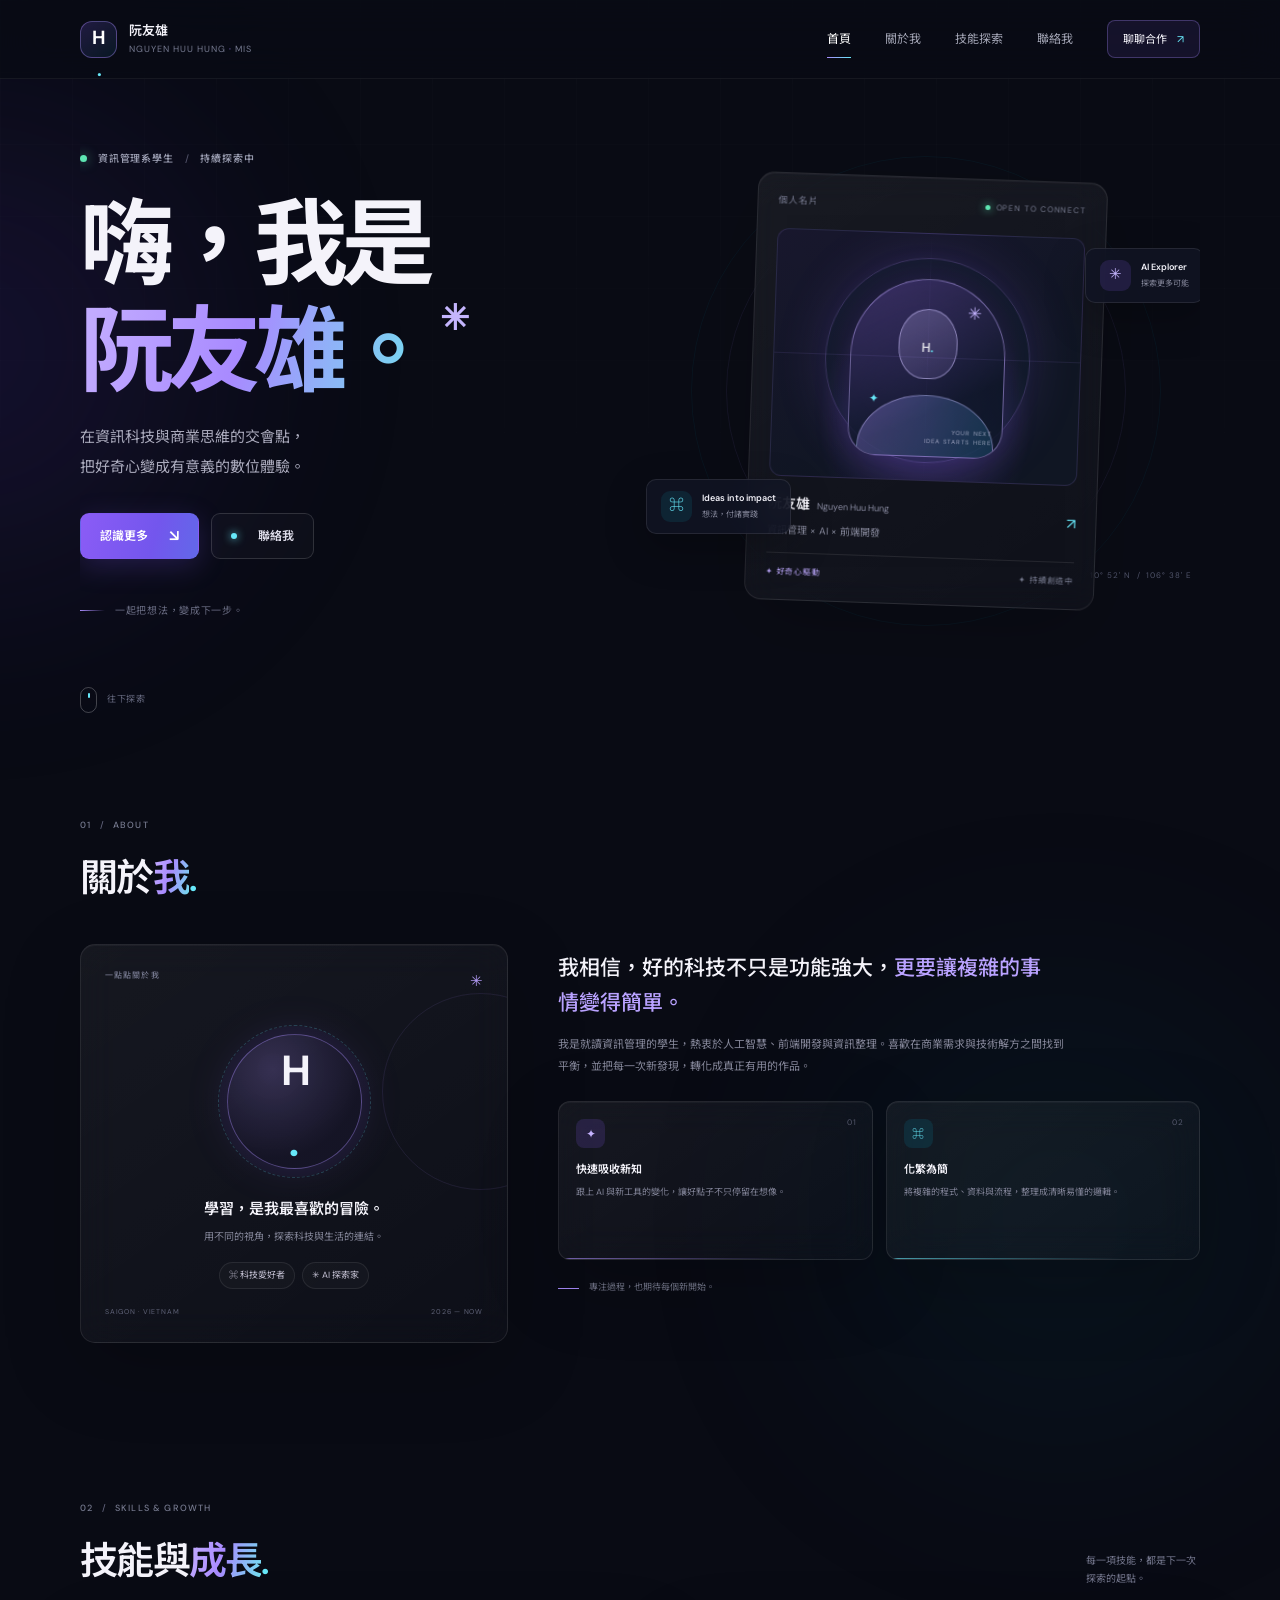
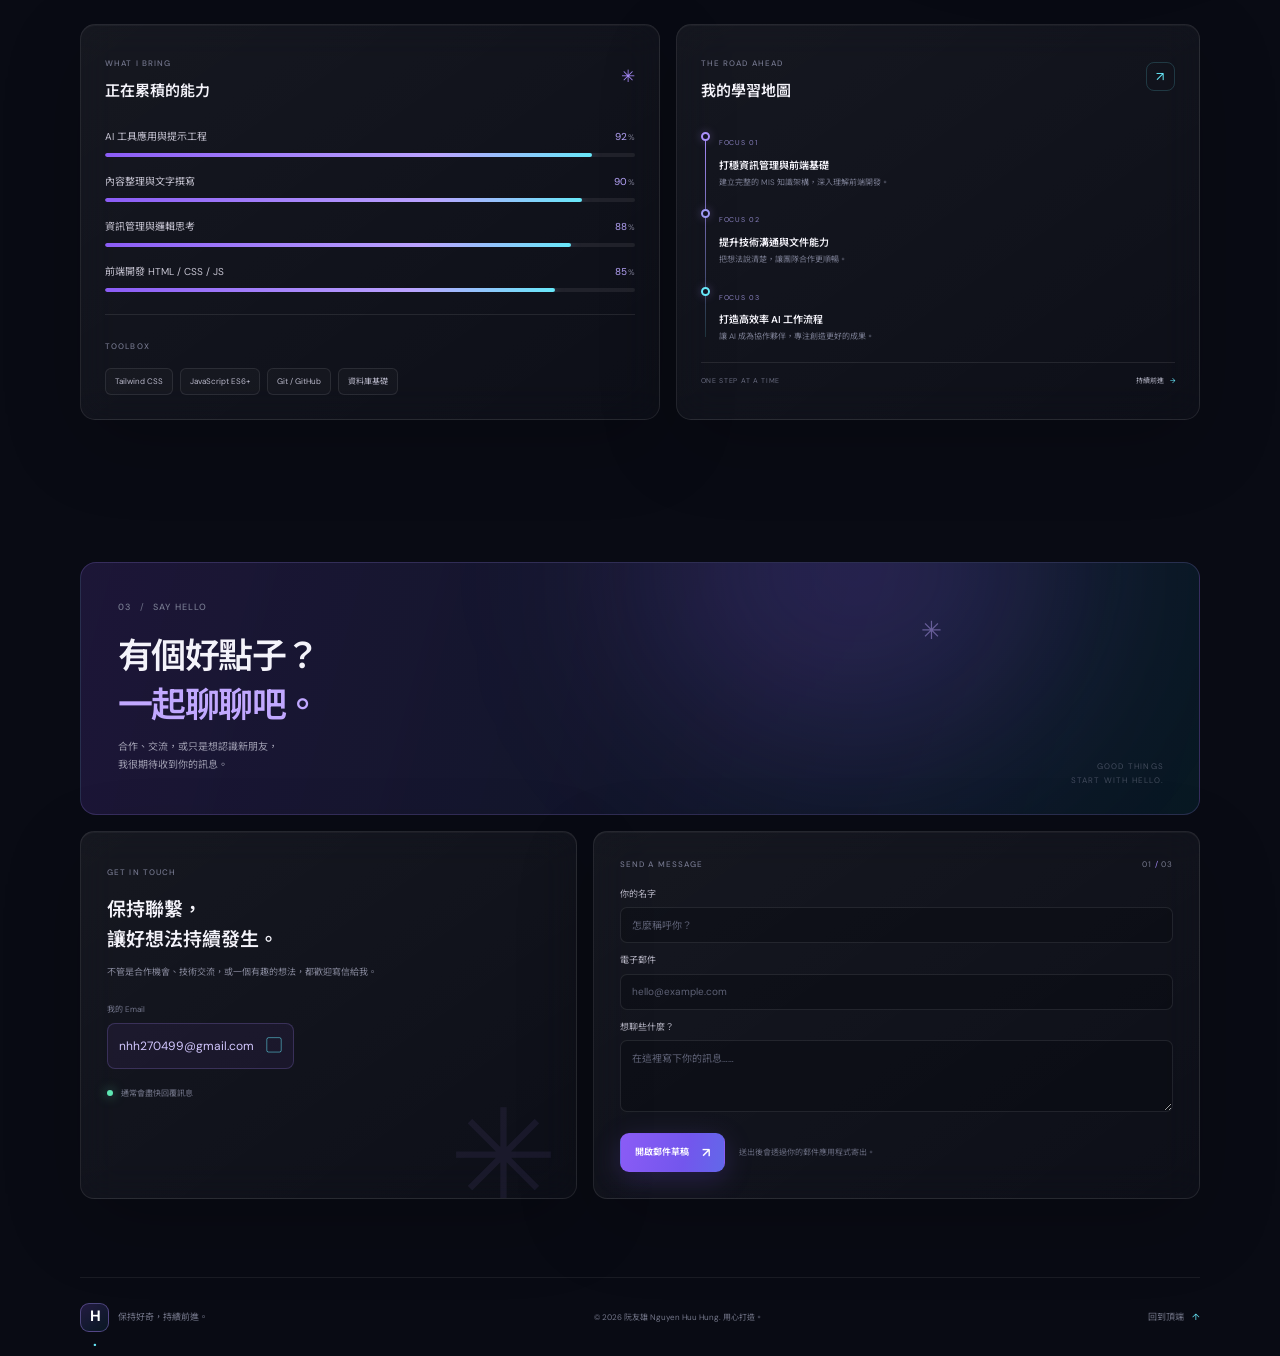
==== index.html @ 354edb55 "feat: add Traditional Chinese portfolio website Co-authored-by: Copilot <223556219+Copilot@users.nor" ====
<!doctype html>
<html lang="zh-Hant">
  <head>
    <meta charset="UTF-8" />
    <meta name="viewport" content="width=device-width, initial-scale=1.0" />
    <meta
      name="description"
      content="阮友雄的個人作品集：資訊管理、人工智慧與前端技術的探索與實踐。"
    />
    <meta name="theme-color" content="#090b14" />
    <title>阮友雄 Nguyen Huu Hung — 個人作品集</title>
    <link rel="preconnect" href="https://fonts.googleapis.com" />
    <link rel="preconnect" href="https://fonts.gstatic.com" crossorigin />
    <link
      href="https://fonts.googleapis.com/css2?family=DM+Sans:wght@400;500;600;700&family=Noto+Sans+TC:wght@400;500;600;700;800&display=swap"
      rel="stylesheet"
    />
    <link rel="stylesheet" href="./styles.css" />
    <script src="./script.js" defer></script>
  </head>
  <body>
    <div class="page-glow page-glow-one" aria-hidden="true"></div>
    <div class="page-glow page-glow-two" aria-hidden="true"></div>

    <header class="site-header">
      <nav class="nav-shell container" aria-label="主要導覽">
        <a class="brand" href="#home" aria-label="阮友雄 — 回到首頁">
          <span class="brand-mark">H<span>.</span></span>
          <span class="brand-copy">
            <strong>阮友雄</strong>
            <span>NGUYEN HUU HUNG <i>·</i> MIS</span>
          </span>
        </a>
        <button class="menu-toggle" type="button" aria-label="開啟導覽選單" aria-expanded="false" aria-controls="primary-menu">
          <span></span><span></span>
        </button>
        <div class="nav-links" id="primary-menu">
          <a class="nav-link active" href="#home">首頁</a>
          <a class="nav-link" href="#about">關於我</a>
          <a class="nav-link" href="#skills">技能探索</a>
          <a class="nav-link" href="#contact">聯絡我</a>
          <a class="nav-cta" href="#contact">聊聊合作 <span aria-hidden="true">↗</span></a>
        </div>
      </nav>
    </header>

    <main>
      <section class="hero section container" id="home" aria-labelledby="hero-title">
        <div class="hero-copy">
          <div class="eyebrow"><span class="status-dot"></span> 資訊管理系學生 <span class="eyebrow-separator">/</span> 持續探索中</div>
          <h1 id="hero-title">嗨，我是<br /><span class="gradient-text">阮友雄。</span><span class="wave" aria-hidden="true">✳</span></h1>
          <p class="hero-description">
            在資訊科技與商業思維的交會點，<br class="desktop-break" />
            把好奇心變成有意義的數位體驗。
          </p>
          <div class="hero-actions">
            <a class="button button-primary" href="#about">認識更多 <span aria-hidden="true">↘</span></a>
            <a class="button button-secondary" href="#contact"><span class="button-dot"></span> 聯絡我</a>
          </div>
          <div class="hero-footnote"><span class="footnote-line"></span> 一起把想法，變成下一步。</div>
        </div>

        <div class="hero-visual" aria-label="個人介紹卡片">
          <div class="orbit orbit-one"></div>
          <div class="orbit orbit-two"></div>
          <div class="hero-card glass-card">
            <div class="card-topline"><span>個人名片</span><span class="availability"><i></i> OPEN TO CONNECT</span></div>
            <div class="portrait-wrap">
              <div class="portrait-halo"></div>
              <div class="portrait" role="img" aria-label="阮友雄個人頭像插畫">
                <span class="portrait-spark spark-one">✳</span>
                <span class="portrait-spark spark-two">✦</span>
                <span class="portrait-initials">H<span>.</span></span>
                <span class="portrait-caption">YOUR NEXT<br />IDEA STARTS HERE</span>
              </div>
            </div>
            <div class="hero-card-info">
              <div><h2>阮友雄 <span>Nguyen Huu Hung</span></h2><p>資訊管理 × AI × 前端開發</p></div>
              <span class="card-arrow" aria-hidden="true">↗</span>
            </div>
            <div class="hero-card-bottom"><span>✦ 好奇心驅動</span><span>✦ 持續創造中</span></div>
          </div>
          <div class="floating-note note-top"><span class="note-icon">✳</span><span><strong>AI Explorer</strong><small>探索更多可能</small></span></div>
          <div class="floating-note note-bottom"><span class="note-icon note-icon-cyan">⌘</span><span><strong>Ideas into impact</strong><small>想法，付諸實踐</small></span></div>
          <span class="visual-coordinate">10° 52' N&nbsp; / &nbsp;106° 38' E</span>
        </div>
        <a class="scroll-cue" href="#about" aria-label="向下瀏覽"><span></span> 往下探索</a>
      </section>

      <section class="section about-section container" id="about" aria-labelledby="about-title">
        <div class="section-heading">
          <span class="section-index">01 <i>/</i> ABOUT</span>
          <h2 id="about-title">關於<span class="gradient-text">我</span><span class="heading-dot">.</span></h2>
        </div>
        <div class="about-grid">
          <article class="profile-card glass-card">
            <div class="profile-card-top"><span class="mini-label">一點點關於我</span><span class="profile-star">✳</span></div>
            <div class="profile-monogram">H<span>.</span><span class="monogram-ring"></span></div>
            <h3>學習，是我最喜歡的冒險。</h3>
            <p>用不同的視角，探索科技與生活的連結。</p>
            <div class="profile-tags"><span>⌘ 科技愛好者</span><span>✳ AI 探索家</span></div>
            <div class="profile-card-index">SAIGON · VIETNAM <span>2026 — NOW</span></div>
          </article>
          <div class="about-content">
            <p class="about-lead">我相信，好的科技不只是功能強大，<span class="text-lilac">更要讓複雜的事情變得簡單。</span></p>
            <p class="about-paragraph">我是就讀資訊管理的學生，熱衷於人工智慧、前端開發與資訊整理。喜歡在商業需求與技術解方之間找到平衡，並把每一次新發現，轉化成真正有用的作品。</p>
            <div class="feature-grid">
              <article class="feature-card glass-card">
                <span class="feature-number">01</span><span class="feature-icon purple-icon" aria-hidden="true">✦</span>
                <h3>快速吸收新知</h3><p>跟上 AI 與新工具的變化，讓好點子不只停留在想像。</p>
                <span class="feature-line"></span>
              </article>
              <article class="feature-card glass-card">
                <span class="feature-number">02</span><span class="feature-icon cyan-icon" aria-hidden="true">⌘</span>
                <h3>化繁為簡</h3><p>將複雜的程式、資料與流程，整理成清晰易懂的邏輯。</p>
                <span class="feature-line feature-line-cyan"></span>
              </article>
            </div>
            <div class="about-signoff"><span class="signoff-rule"></span> 專注過程，也期待每個新開始。</div>
          </div>
        </div>
      </section>

      <section class="section skills-section container" id="skills" aria-labelledby="skills-title">
        <div class="section-heading skills-heading">
          <div><span class="section-index">02 <i>/</i> SKILLS & GROWTH</span><h2 id="skills-title">技能與<span class="gradient-text">成長</span><span class="heading-dot">.</span></h2></div>
          <p>每一項技能，都是下一次<br />探索的起點。</p>
        </div>
        <div class="skills-layout">
          <article class="skills-card glass-card">
            <div class="card-heading"><div><span class="mini-label">WHAT I BRING</span><h3>正在累積的能力</h3></div><span class="card-heading-mark">✳</span></div>
            <div class="skill-list">
              <div class="skill-item"><div class="skill-label"><span>AI 工具應用與提示工程</span><span class="skill-score">92<span>%</span></span></div><div class="skill-track"><span style="--level: 92%"></span></div></div>
              <div class="skill-item"><div class="skill-label"><span>內容整理與文字撰寫</span><span class="skill-score">90<span>%</span></span></div><div class="skill-track"><span style="--level: 90%"></span></div></div>
              <div class="skill-item"><div class="skill-label"><span>資訊管理與邏輯思考</span><span class="skill-score">88<span>%</span></span></div><div class="skill-track"><span style="--level: 88%"></span></div></div>
              <div class="skill-item"><div class="skill-label"><span>前端開發 HTML / CSS / JS</span><span class="skill-score">85<span>%</span></span></div><div class="skill-track"><span style="--level: 85%"></span></div></div>
            </div>
            <div class="toolbox"><span class="mini-label">TOOLBOX</span><div class="tool-pills"><span>Tailwind CSS</span><span>JavaScript ES6+</span><span>Git / GitHub</span><span>資料庫基礎</span></div></div>
          </article>
          <article class="roadmap-card glass-card">
            <div class="card-heading"><div><span class="mini-label">THE ROAD AHEAD</span><h3>我的學習地圖</h3></div><span class="roadmap-icon">↗</span></div>
            <div class="timeline">
              <div class="timeline-item"><span class="timeline-dot"></span><span class="timeline-label">FOCUS 01</span><h4>打穩資訊管理與前端基礎</h4><p>建立完整的 MIS 知識架構，深入理解前端開發。</p></div>
              <div class="timeline-item"><span class="timeline-dot"></span><span class="timeline-label">FOCUS 02</span><h4>提升技術溝通與文件能力</h4><p>把想法說清楚，讓團隊合作更順暢。</p></div>
              <div class="timeline-item"><span class="timeline-dot"></span><span class="timeline-label">FOCUS 03</span><h4>打造高效率 AI 工作流程</h4><p>讓 AI 成為協作夥伴，專注創造更好的成果。</p></div>
            </div>
            <div class="roadmap-footer"><span>ONE STEP AT A TIME</span><span>持續前進 <i>→</i></span></div>
          </article>
        </div>
      </section>

      <section class="section contact-section container" id="contact" aria-labelledby="contact-title">
        <div class="contact-banner">
          <div class="contact-banner-glow" aria-hidden="true"></div>
          <span class="section-index">03 <i>/</i> SAY HELLO</span>
          <h2 id="contact-title">有個好點子？<br /><span>一起聊聊吧。</span></h2>
          <p>合作、交流，或只是想認識新朋友，<br />我很期待收到你的訊息。</p>
          <span class="banner-star" aria-hidden="true">✳</span>
          <span class="banner-caption">GOOD THINGS<br />START WITH HELLO.</span>
        </div>
        <div class="contact-grid">
          <article class="contact-info glass-card">
            <span class="mini-label">GET IN TOUCH</span>
            <h3>保持聯繫，<br />讓好想法持續發生。</h3>
            <p>不管是合作機會、技術交流，或一個有趣的想法，都歡迎寫信給我。</p>
            <span class="contact-label">我的 Email</span>
            <button class="email-copy" type="button" data-copy-email="nhh270499@gmail.com" aria-label="複製電子郵件地址 nhh270499@gmail.com">
              <span>nhh270499@gmail.com</span><span class="copy-icon" aria-hidden="true">▢</span>
            </button>
            <div class="contact-note"><span class="status-dot"></span> 通常會盡快回覆訊息</div>
            <span class="contact-decoration" aria-hidden="true">✳</span>
          </article>
          <form class="contact-form glass-card" id="contact-form">
            <div class="form-heading"><span class="mini-label">SEND A MESSAGE</span><span class="form-step">01 <i>/</i> 03</span></div>
            <label for="sender-name">你的名字</label>
            <input id="sender-name" name="name" type="text" placeholder="怎麼稱呼你？" autocomplete="name" required />
            <label for="sender-email">電子郵件</label>
            <input id="sender-email" name="email" type="email" placeholder="hello@example.com" autocomplete="email" required />
            <label for="sender-message">想聊些什麼？</label>
            <textarea id="sender-message" name="message" rows="3" placeholder="在這裡寫下你的訊息……" required></textarea>
            <button class="button button-primary submit-button" type="submit">開啟郵件草稿 <span aria-hidden="true">↗</span></button>
            <p class="form-note">送出後會透過你的郵件應用程式寄出。</p>
          </form>
        </div>
      </section>
    </main>

    <footer class="site-footer container">
      <a class="footer-brand" href="#home"><span class="brand-mark">H<span>.</span></span><span>保持好奇，持續前進。</span></a>
      <span class="copyright">© 2026 阮友雄 Nguyen Huu Hung. 用心打造。</span>
      <a class="back-to-top" href="#home">回到頂端 <span aria-hidden="true">↑</span></a>
    </footer>

    <div class="toast" id="toast" role="status" aria-live="polite">
      <span class="toast-check" aria-hidden="true">✓</span><span id="toast-message">已複製 Email！</span>
    </div>
  </body>
</html>
---- styles.css ----
:root {
  color-scheme: dark;
  --bg: #090b14;
  --panel: rgba(17, 20, 36, .76);
  --text: #f4f3fa;
  --muted: #8d90a6;
  --purple: #a78bfa;
  --purple-strong: #8b5cf6;
  --cyan: #67e8f9;
  --line: rgba(255, 255, 255, .09);
  --font: "DM Sans", "Noto Sans TC", sans-serif;
}

* { box-sizing: border-box; }
html { scroll-behavior: smooth; scroll-padding-top: 100px; }
body { margin: 0; min-width: 320px; overflow-x: hidden; background: var(--bg); color: var(--text); font-family: var(--font); font-size: 15px; line-height: 1.7; -webkit-font-smoothing: antialiased; }
body::before { position: fixed; inset: 0; z-index: -2; background-image: linear-gradient(rgba(255,255,255,.017) 1px, transparent 1px), linear-gradient(90deg, rgba(255,255,255,.017) 1px, transparent 1px); background-size: 72px 72px; content: ""; mask-image: linear-gradient(to bottom, black, transparent 76%); pointer-events: none; }
a { color: inherit; text-decoration: none; }
button, input, textarea { font: inherit; }
button, a { -webkit-tap-highlight-color: transparent; }
button:focus-visible, a:focus-visible, input:focus-visible, textarea:focus-visible { outline: 2px solid var(--cyan); outline-offset: 4px; }
.container { width: min(1120px, calc(100% - 64px)); margin-inline: auto; }
.page-glow { position: absolute; z-index: -1; width: 440px; height: 440px; border-radius: 50%; filter: blur(130px); opacity: .16; pointer-events: none; }
.page-glow-one { top: 130px; left: -250px; background: #5932c8; }
.page-glow-two { top: 1000px; right: 0; background: #0e7490; opacity: .09; }
.glass-card { background: linear-gradient(145deg, rgba(255,255,255,.055), rgba(255,255,255,.018)); border: 1px solid var(--line); box-shadow: 0 24px 80px rgba(0,0,0,.2), inset 0 1px rgba(255,255,255,.035); backdrop-filter: blur(18px); }
.site-header { position: sticky; top: 0; z-index: 20; border-bottom: 1px solid rgba(255,255,255,.055); background: rgba(9,11,20,.75); backdrop-filter: blur(22px); }
.nav-shell { display: flex; min-height: 78px; align-items: center; justify-content: space-between; }
.brand, .footer-brand { display: inline-flex; align-items: center; gap: 12px; }
.brand-mark { display: grid; width: 37px; height: 37px; place-items: center; border: 1px solid rgba(167,139,250,.4); border-radius: 12px; background: linear-gradient(145deg, rgba(139,92,246,.2), rgba(6,182,212,.08)); color: #fff; font-size: 19px; font-weight: 700; letter-spacing: -1px; }
.brand-mark span, .profile-monogram > span:first-child { color: var(--cyan); }
.brand-copy { display: flex; flex-direction: column; line-height: 1.3; }
.brand-copy strong { font-size: 13px; font-weight: 600; }
.brand-copy > span { margin-top: 4px; color: #777b91; font-size: 9px; letter-spacing: .11em; }
.brand-copy i { color: var(--purple); font-style: normal; }
.nav-links { display: flex; align-items: center; gap: 34px; }
.nav-link { position: relative; color: #a3a5b5; font-size: 12px; transition: color .2s ease; }
.nav-link:hover, .nav-link.active { color: #fff; }
.nav-link.active::after { position: absolute; right: 0; bottom: -9px; left: 0; height: 1px; background: linear-gradient(90deg, var(--purple), var(--cyan)); content: ""; }
.nav-cta { padding: 9px 15px; border: 1px solid rgba(167,139,250,.3); border-radius: 8px; background: rgba(139,92,246,.1); font-size: 11px; transition: background .2s, border-color .2s; }
.nav-cta:hover { border-color: rgba(167,139,250,.65); background: rgba(139,92,246,.2); }
.nav-cta span { margin-left: 7px; color: var(--cyan); }
.menu-toggle { display: none; }
.section { position: relative; }
.hero { display: grid; min-height: 660px; grid-template-columns: 1.02fr .98fr; align-items: center; padding-top: 48px; padding-bottom: 85px; overflow-x: clip; }
.hero-copy { position: relative; z-index: 2; padding-bottom: 12px; }
.eyebrow, .section-index, .mini-label { color: #9da0b4; font-size: 10px; font-weight: 500; letter-spacing: .13em; }
.eyebrow { display: flex; align-items: center; gap: 11px; letter-spacing: .08em; }
.status-dot { display: inline-block; width: 7px; height: 7px; flex: 0 0 7px; border-radius: 50%; background: #5ee6b2; box-shadow: 0 0 12px rgba(94,230,178,.65); }
.eyebrow-separator { color: #515268; }
.hero h1 { margin: 25px 0 17px; font-size: clamp(62px, 8.3vw, 94px); font-weight: 700; line-height: 1.13; letter-spacing: -.075em; }
.gradient-text { background: linear-gradient(105deg, #c2abff 5%, #a88aff 46%, #70e4ee 100%); background-clip: text; color: transparent; -webkit-background-clip: text; }
.wave { display: inline-block; margin-left: 12px; color: #c4b5fd; font-size: 35px; vertical-align: top; animation: slow-spin 12s linear infinite; }
.hero-description { margin: 0; color: #aaaabc; font-size: 15px; line-height: 2; }
.hero-actions { display: flex; flex-wrap: wrap; gap: 12px; margin-top: 31px; }
.button { display: inline-flex; min-height: 46px; align-items: center; justify-content: center; gap: 21px; padding: 0 19px; border: 1px solid transparent; border-radius: 9px; cursor: pointer; font-size: 12px; font-weight: 600; transition: transform .2s ease, box-shadow .2s ease, background .2s ease; }
.button:hover { transform: translateY(-2px); }
.button-primary { background: linear-gradient(105deg, #8b5cf6, #7356ed 62%, #6268e9); box-shadow: 0 7px 28px rgba(124,85,238,.22); color: white; }
.button-primary:hover { box-shadow: 0 9px 35px rgba(124,85,238,.4); }
.button-primary span { font-size: 16px; }
.button-secondary { border-color: rgba(255,255,255,.14); background: rgba(255,255,255,.025); color: #deddea; }
.button-secondary:hover { background: rgba(255,255,255,.07); }
.button-dot { width: 6px; height: 6px; border-radius: 50%; background: var(--cyan); box-shadow: 0 0 9px var(--cyan); }
.hero-footnote { display: flex; align-items: center; gap: 10px; margin-top: 43px; color: #686b81; font-size: 10px; letter-spacing: .07em; }
.footnote-line { width: 25px; height: 1px; background: linear-gradient(90deg, var(--purple), transparent); }
.hero-visual { position: relative; display: grid; min-height: 450px; place-items: center; }
.hero-card { position: relative; z-index: 1; width: min(350px, 82%); padding: 20px; overflow: hidden; border-radius: 17px; transform: rotate(2deg); transition: transform .35s ease, border-color .35s ease; }
.hero-card:hover { border-color: rgba(167,139,250,.3); transform: rotate(0) translateY(-4px); }
.card-topline, .hero-card-bottom { display: flex; justify-content: space-between; color: #777b90; font-size: 9px; letter-spacing: .1em; }
.availability { display: flex; align-items: center; gap: 6px; font-size: 8px; }
.availability i { width: 5px; height: 5px; border-radius: 50%; background: #5ee6b2; box-shadow: 0 0 8px #5ee6b2; }
.portrait-wrap { position: relative; display: grid; height: 248px; margin: 20px 0 16px; place-items: center; overflow: hidden; border: 1px solid rgba(167,139,250,.15); border-radius: 12px; background: radial-gradient(ellipse at 50% 77%, rgba(139,92,246,.25), transparent 49%), linear-gradient(150deg, #18172d, #101623 70%); }
.portrait-wrap::before, .portrait-wrap::after { position: absolute; width: 1px; height: 100%; background: linear-gradient(transparent, rgba(167,139,250,.1), transparent); content: ""; }
.portrait-wrap::after { width: 100%; height: 1px; }
.portrait-halo { position: absolute; bottom: 17px; width: 205px; height: 205px; border: 1px solid rgba(167,139,250,.25); border-radius: 50%; box-shadow: 0 0 52px rgba(139,92,246,.18), inset 0 0 35px rgba(6,182,212,.05); }
.portrait { position: relative; display: grid; width: 155px; height: 178px; place-items: center; margin-top: 22px; overflow: hidden; border: 1px solid rgba(194,171,255,.48); border-radius: 80px 80px 29px 29px; background: linear-gradient(155deg, rgba(143,102,234,.33), rgba(14,22,40,.8) 69%); box-shadow: 0 0 35px rgba(139,92,246,.19); }
.portrait::before { position: absolute; top: 29px; width: 57px; height: 68px; border: 1px solid rgba(205,194,255,.52); border-radius: 49% 49% 44% 44%; background: linear-gradient(150deg, rgba(205,194,255,.24), rgba(109,93,163,.22)); content: ""; }
.portrait::after { position: absolute; bottom: -46px; width: 135px; height: 105px; border: 1px solid rgba(205,194,255,.4); border-radius: 55% 55% 0 0; background: linear-gradient(110deg, rgba(167,139,250,.32), rgba(6,182,212,.16)); content: ""; }
.portrait-initials { position: relative; z-index: 1; margin-top: -41px; color: rgba(255,255,255,.82); font-size: 13px; font-weight: 600; }
.portrait-initials span { color: var(--cyan); }
.portrait-spark { position: absolute; z-index: 2; color: #c5b4ff; }
.spark-one { top: 18px; right: 24px; font-size: 17px; }
.spark-two { bottom: 46px; left: 19px; color: var(--cyan); font-size: 12px; }
.portrait-caption { position: absolute; z-index: 2; right: 10px; bottom: 10px; color: rgba(236,232,255,.62); font-size: 6px; letter-spacing: .15em; line-height: 1.5; text-align: right; }
.hero-card-info { display: flex; align-items: center; justify-content: space-between; padding-bottom: 14px; }
.hero-card-info h2 { margin: 0; font-size: 14px; font-weight: 600; }
.hero-card-info h2 span { margin-left: 4px; color: #87899f; font-size: 9px; font-weight: 400; }
.hero-card-info p { margin: 5px 0 0; color: #85879a; font-size: 10px; }
.card-arrow { color: var(--cyan); }
.hero-card-bottom { padding-top: 12px; border-top: 1px solid var(--line); font-size: 8px; }
.hero-card-bottom span:first-child { color: #b7a3f6; }
.floating-note { position: absolute; z-index: 3; display: flex; align-items: center; gap: 10px; padding: 11px 14px; border: 1px solid rgba(255,255,255,.09); border-radius: 10px; background: rgba(17,20,36,.86); box-shadow: 0 14px 40px rgba(0,0,0,.25); backdrop-filter: blur(15px); animation: float 5s ease-in-out infinite; }
.note-top { top: 82px; right: -4px; }
.note-bottom { bottom: 82px; left: -5px; animation-delay: -2.5s; }
.note-icon { display: grid; width: 31px; height: 31px; place-items: center; border-radius: 9px; background: rgba(139,92,246,.15); color: #c4b5fd; font-size: 15px; }
.note-icon-cyan { background: rgba(6,182,212,.11); color: var(--cyan); }
.floating-note strong, .floating-note small { display: block; }
.floating-note strong { font-size: 9px; font-weight: 600; }
.floating-note small { margin-top: 2px; color: #85879a; font-size: 8px; }
.orbit { position: absolute; width: 400px; height: 400px; border: 1px solid rgba(167,139,250,.08); border-radius: 50%; }
.orbit-two { width: 470px; height: 470px; border-color: rgba(6,182,212,.055); }
.visual-coordinate { position: absolute; right: 8px; bottom: 33px; color: #51556b; font-size: 8px; letter-spacing: .12em; }
.scroll-cue { position: absolute; bottom: 26px; left: 0; display: flex; align-items: center; gap: 10px; color: #66697f; font-size: 9px; letter-spacing: .08em; }
.scroll-cue span { position: relative; width: 17px; height: 26px; border: 1px solid rgba(255,255,255,.24); border-radius: 11px; }
.scroll-cue span::after { position: absolute; top: 5px; left: 7px; width: 2px; height: 5px; border-radius: 2px; background: var(--cyan); content: ""; animation: scroll-dot 1.8s ease-in-out infinite; }
.about-section { padding-top: 72px; padding-bottom: 98px; }
.section-heading { margin-bottom: 34px; }
.section-index { color: #777b90; font-size: 9px; }
.section-index i { margin: 0 5px; color: #64667e; font-style: normal; }
.section-heading h2 { margin: 9px 0 0; font-size: 38px; font-weight: 600; letter-spacing: -.045em; }
.heading-dot { color: var(--cyan); }
.about-grid { display: grid; grid-template-columns: .8fr 1.2fr; align-items: stretch; gap: 50px; }
.profile-card { position: relative; display: flex; min-height: 385px; flex-direction: column; padding: 24px; overflow: hidden; border-radius: 15px; }
.profile-card::before { position: absolute; top: 48px; right: -72px; width: 195px; height: 195px; border: 1px solid rgba(167,139,250,.1); border-radius: 50%; content: ""; }
.profile-card-top { display: flex; justify-content: space-between; }
.mini-label { color: #74778d; font-size: 8px; letter-spacing: .14em; }
.profile-star { color: #b39bf6; }
.profile-monogram { position: relative; display: grid; width: 135px; height: 135px; flex: 0 0 135px; place-items: center; margin: 39px auto 28px; border: 1px solid rgba(167,139,250,.42); border-radius: 50%; background: radial-gradient(circle at 34% 26%, rgba(167,139,250,.24), rgba(26,22,51,.42) 67%); box-shadow: 0 0 0 8px rgba(139,92,246,.045), 0 0 45px rgba(139,92,246,.14); font-size: 42px; font-weight: 700; letter-spacing: -.08em; }
.profile-monogram > span:first-child { margin-left: -4px; }
.monogram-ring { position: absolute; inset: -10px; border: 1px dashed rgba(103,232,249,.22); border-radius: 50%; animation: slow-spin 24s linear infinite; }
.profile-card h3 { margin: 0; font-size: 15px; font-weight: 600; text-align: center; }
.profile-card > p { margin: 6px 0 17px; color: #85879a; font-size: 10px; text-align: center; }
.profile-tags { display: flex; flex-wrap: wrap; justify-content: center; gap: 7px; }
.profile-tags span { padding: 5px 9px; border: 1px solid rgba(255,255,255,.08); border-radius: 20px; background: rgba(255,255,255,.025); color: #c2bfd1; font-size: 9px; }
.profile-card-index { display: flex; justify-content: space-between; margin-top: auto; padding-top: 17px; color: #606379; font-size: 7px; letter-spacing: .11em; }
.about-content { padding-top: 7px; }
.about-lead { max-width: 490px; margin: 0; font-size: 21px; font-weight: 500; line-height: 1.65; }
.text-lilac { color: #b9a2ff; }
.about-paragraph { max-width: 510px; margin: 13px 0 24px; color: #85879a; font-size: 11px; line-height: 2; }
.feature-grid { display: grid; grid-template-columns: 1fr 1fr; gap: 13px; }
.feature-card { position: relative; min-height: 159px; padding: 17px; overflow: hidden; border-radius: 12px; transition: transform .2s ease, border-color .2s ease; }
.feature-card:hover { transform: translateY(-3px); border-color: rgba(167,139,250,.25); }
.feature-number { position: absolute; top: 14px; right: 15px; color: #56596e; font-size: 8px; letter-spacing: .1em; }
.feature-icon { display: grid; width: 29px; height: 29px; place-items: center; border-radius: 8px; font-size: 12px; }
.purple-icon { background: rgba(139,92,246,.16); color: #c6b3ff; }
.cyan-icon { background: rgba(6,182,212,.12); color: var(--cyan); }
.feature-card h3 { margin: 12px 0 5px; font-size: 11px; font-weight: 600; }
.feature-card p { margin: 0; color: #818397; font-size: 9px; line-height: 1.8; }
.feature-line { position: absolute; right: 0; bottom: 0; left: 0; height: 1px; background: linear-gradient(90deg, var(--purple), transparent 75%); opacity: .65; }
.feature-line-cyan { background: linear-gradient(90deg, var(--cyan), transparent 75%); }
.about-signoff { display: flex; align-items: center; gap: 10px; margin-top: 20px; color: #73768a; font-size: 9px; }
.signoff-rule { width: 21px; height: 1px; background: var(--purple); }
.skills-section { padding-top: 53px; padding-bottom: 100px; }
.skills-heading { display: flex; align-items: flex-end; justify-content: space-between; margin-bottom: 31px; }
.skills-heading p { margin: 0 4px 5px 0; color: #74778d; font-size: 10px; line-height: 1.8; }
.skills-layout { display: grid; grid-template-columns: 1.05fr .95fr; gap: 16px; }
.skills-card, .roadmap-card { padding: 24px; border-radius: 15px; }
.card-heading { display: flex; justify-content: space-between; align-items: center; }
.card-heading h3 { margin: 4px 0 0; font-size: 15px; font-weight: 600; }
.card-heading-mark { color: var(--purple); font-size: 17px; }
.skill-list { display: grid; gap: 16px; margin-top: 24px; }
.skill-label { display: flex; justify-content: space-between; gap: 10px; color: #c5c3d1; font-size: 10px; }
.skill-score { color: #bba8ff; font-size: 10px; }
.skill-score span { margin-left: 1px; color: #7d7e94; font-size: 8px; }
.skill-track { height: 4px; margin-top: 8px; overflow: hidden; border-radius: 5px; background: rgba(255,255,255,.07); }
.skill-track span { display: block; width: var(--level); height: 100%; border-radius: inherit; background: linear-gradient(90deg, #8b5cf6, #bba3ff 68%, #67e8f9); box-shadow: 0 0 12px rgba(167,139,250,.35); transform-origin: left; animation: skill-grow 1.2s ease both; }
.toolbox { margin-top: 22px; padding-top: 17px; border-top: 1px solid var(--line); }
.tool-pills { display: flex; flex-wrap: wrap; gap: 7px; margin-top: 10px; }
.tool-pills span { padding: 6px 9px; border: 1px solid rgba(255,255,255,.09); border-radius: 6px; background: rgba(255,255,255,.025); color: #b8b7c8; font-size: 8px; transition: border-color .2s, color .2s; }
.tool-pills span:hover { border-color: rgba(103,232,249,.35); color: var(--cyan); }
.roadmap-icon { display: grid; width: 29px; height: 29px; place-items: center; border: 1px solid rgba(103,232,249,.18); border-radius: 8px; color: var(--cyan); font-size: 13px; }
.timeline { position: relative; display: grid; gap: 16px; margin-top: 24px; padding-left: 18px; }
.timeline::before { position: absolute; top: 6px; bottom: 7px; left: 4px; width: 1px; background: linear-gradient(var(--purple), rgba(103,232,249,.15)); content: ""; }
.timeline-item { position: relative; }
.timeline-dot { position: absolute; top: 4px; left: -18px; width: 9px; height: 9px; border: 2px solid #aa91fb; border-radius: 50%; background: #131323; box-shadow: 0 0 10px rgba(167,139,250,.32); }
.timeline-item:nth-child(2) .timeline-dot { border-color: #9f9af6; }
.timeline-item:nth-child(3) .timeline-dot { border-color: var(--cyan); }
.timeline-label { color: #8880be; font-size: 7px; letter-spacing: .13em; }
.timeline-item h4 { margin: 3px 0 2px; font-size: 10px; font-weight: 600; }
.timeline-item p { margin: 0; color: #797c91; font-size: 8px; }
.roadmap-footer { display: flex; justify-content: space-between; margin-top: 18px; padding-top: 12px; border-top: 1px solid var(--line); color: #696c80; font-size: 7px; letter-spacing: .1em; }
.roadmap-footer span:last-child { color: #afb0c0; letter-spacing: 0; }
.roadmap-footer i { margin-left: 4px; color: var(--cyan); font-style: normal; }
.contact-section { padding-top: 42px; padding-bottom: 78px; }
.contact-banner { position: relative; min-height: 253px; padding: 30px 37px; overflow: hidden; border: 1px solid rgba(167,139,250,.2); border-radius: 16px; background: linear-gradient(105deg, rgba(66,43,122,.35), rgba(23,28,54,.68) 51%, rgba(9,51,65,.35)); }
.contact-banner-glow { position: absolute; top: -170px; right: 12%; width: 420px; height: 350px; border-radius: 50%; background: rgba(139,92,246,.2); filter: blur(95px); }
.contact-banner .section-index, .contact-banner h2, .contact-banner p { position: relative; z-index: 1; }
.contact-banner h2 { margin: 13px 0 8px; font-size: 35px; font-weight: 600; line-height: 1.4; letter-spacing: -.045em; }
.contact-banner h2 span { color: #c1a8ff; }
.contact-banner p { margin: 0; color: #9d9caf; font-size: 10px; line-height: 1.8; }
.banner-star { position: absolute; top: 47px; right: 23%; color: rgba(191,169,255,.45); font-size: 25px; }
.banner-caption { position: absolute; right: 35px; bottom: 27px; color: rgba(199,195,222,.3); font-size: 8px; letter-spacing: .15em; line-height: 1.7; text-align: right; }
.contact-grid { display: grid; grid-template-columns: .9fr 1.1fr; gap: 16px; margin-top: 16px; }
.contact-info, .contact-form { position: relative; min-height: 346px; padding: 26px; overflow: hidden; border-radius: 14px; }
.contact-info h3 { margin: 11px 0 8px; font-size: 19px; font-weight: 600; line-height: 1.6; }
.contact-info > p { max-width: 300px; margin: 0 0 22px; color: #85879a; font-size: 9px; line-height: 1.9; }
.contact-label { display: block; margin-bottom: 7px; color: #74778d; font-size: 8px; }
.email-copy { display: flex; max-width: 100%; align-items: center; gap: 12px; padding: 8px 11px; border: 1px solid rgba(167,139,250,.22); border-radius: 8px; background: rgba(139,92,246,.07); color: #d3c7ff; cursor: pointer; font-size: clamp(10px, 1.4vw, 12px); transition: border-color .2s, background .2s; }
.email-copy:hover { border-color: rgba(167,139,250,.55); background: rgba(139,92,246,.13); }
.copy-icon { color: var(--cyan); font-size: 16px; }
.contact-note { display: flex; align-items: center; gap: 8px; margin-top: 18px; color: #777a8e; font-size: 8px; }
.contact-note .status-dot { width: 6px; height: 6px; flex-basis: 6px; }
.contact-decoration { position: absolute; right: 18px; bottom: -25px; color: rgba(167,139,250,.08); font-size: 130px; line-height: 1; }
.form-heading { display: flex; justify-content: space-between; margin-bottom: 15px; }
.form-step { color: #777a8e; font-size: 8px; letter-spacing: .1em; }
.form-step i { color: var(--purple); font-style: normal; }
.contact-form label { display: block; margin: 10px 0 5px; color: #b5b4c3; font-size: 9px; }
.contact-form input, .contact-form textarea { width: 100%; border: 1px solid rgba(255,255,255,.09); border-radius: 7px; background: rgba(5,7,15,.3); color: var(--text); font-size: 10px; transition: border-color .2s, box-shadow .2s, background .2s; }
.contact-form input { height: 36px; padding: 0 11px; }
.contact-form textarea { min-height: 72px; padding: 9px 11px; resize: vertical; }
.contact-form input::placeholder, .contact-form textarea::placeholder { color: #5e6175; }
.contact-form input:focus, .contact-form textarea:focus { border-color: rgba(167,139,250,.55); outline: none; background: rgba(5,7,15,.48); box-shadow: 0 0 0 3px rgba(139,92,246,.1); }
.submit-button { min-height: 39px; margin-top: 13px; gap: 13px; padding-inline: 14px; font-size: 9px; }
.submit-button span { font-size: 13px; }
.form-note { display: inline; margin-left: 10px; color: #676a7e; font-size: 8px; }
.site-footer { display: flex; min-height: 79px; align-items: center; justify-content: space-between; border-top: 1px solid rgba(255,255,255,.07); }
.footer-brand { gap: 9px; }
.footer-brand .brand-mark { width: 29px; height: 29px; border-radius: 9px; font-size: 15px; }
.footer-brand > span:last-child, .copyright, .back-to-top { color: #74778a; font-size: 9px; }
.copyright { font-size: 8px; }
.back-to-top { transition: color .2s; }
.back-to-top:hover { color: var(--cyan); }
.back-to-top span { margin-left: 6px; color: var(--cyan); }
.toast { position: fixed; right: 24px; bottom: 22px; z-index: 40; display: flex; align-items: center; gap: 10px; padding: 11px 16px 11px 11px; border: 1px solid rgba(94,230,178,.22); border-radius: 10px; background: rgba(14,24,28,.94); box-shadow: 0 12px 40px rgba(0,0,0,.35); color: #e5f8ee; font-size: 11px; opacity: 0; pointer-events: none; transform: translateY(12px); transition: opacity .25s, transform .25s; }
.toast.visible { opacity: 1; transform: translateY(0); }
.toast-check { display: grid; width: 23px; height: 23px; place-items: center; border-radius: 50%; background: rgba(94,230,178,.15); color: #5ee6b2; font-size: 12px; }
@keyframes float { 0%, 100% { transform: translateY(0); } 50% { transform: translateY(-8px); } }
@keyframes scroll-dot { 0%, 100% { transform: translateY(0); opacity: 1; } 70% { transform: translateY(7px); opacity: .25; } }
@keyframes slow-spin { to { transform: rotate(360deg); } }
@keyframes skill-grow { from { transform: scaleX(0); } to { transform: scaleX(1); } }
@media (min-width: 1400px) { .hero { min-height: 710px; } }
@media (max-width: 900px) {
  .container { width: min(100% - 48px, 720px); }
  .nav-links { gap: 22px; }
  .hero { min-height: 600px; grid-template-columns: 1fr .9fr; }
  .hero h1 { font-size: clamp(59px, 9vw, 78px); }
  .hero-visual { min-height: 400px; }
  .hero-card { width: min(320px, 88%); }
  .portrait-wrap { height: 220px; }
  .note-top { right: -14px; }
  .note-bottom { left: -13px; }
  .orbit { width: 340px; height: 340px; }
  .orbit-two { width: 395px; height: 395px; }
  .about-grid { gap: 30px; }
  .contact-grid { grid-template-columns: .95fr 1.05fr; }
}
@media (max-width: 640px) {
  html { scroll-padding-top: 78px; }
  .container { width: calc(100% - 38px); }
  .nav-shell { min-height: 67px; }
  .brand-mark { width: 34px; height: 34px; }
  .brand-copy strong { font-size: 12px; }
  .brand-copy > span { font-size: 8px; }
  .menu-toggle { display: flex; width: 39px; height: 39px; flex-direction: column; align-items: center; justify-content: center; gap: 6px; border: 1px solid rgba(255,255,255,.12); border-radius: 9px; background: rgba(255,255,255,.04); cursor: pointer; }
  .menu-toggle span { width: 15px; height: 1px; background: #deddea; transition: transform .2s; }
  .menu-toggle[aria-expanded="true"] span:first-child { transform: translateY(3.5px) rotate(45deg); }
  .menu-toggle[aria-expanded="true"] span:last-child { transform: translateY(-3.5px) rotate(-45deg); }
  .nav-links { position: absolute; top: 66px; right: 0; left: 0; display: flex; flex-direction: column; align-items: stretch; gap: 0; padding: 10px 19px 17px; border-bottom: 1px solid var(--line); background: rgba(9,11,20,.97); opacity: 0; pointer-events: none; transform: translateY(-7px); transition: opacity .2s, transform .2s; }
  .nav-links.open { opacity: 1; pointer-events: auto; transform: translateY(0); }
  .nav-link { padding: 11px 3px; border-bottom: 1px solid rgba(255,255,255,.05); }
  .nav-link.active::after { display: none; }
  .nav-cta { margin-top: 12px; text-align: center; }
  .hero { min-height: auto; grid-template-columns: 1fr; padding-top: 76px; padding-bottom: 82px; }
  .hero h1 { margin-top: 21px; font-size: clamp(64px, 15vw, 84px); }
  .hero-description { font-size: 13px; }
  .hero-footnote { margin-top: 30px; }
  .hero-visual { min-height: 408px; margin-top: 15px; }
  .hero-card { width: min(340px, 83%); }
  .portrait-wrap { height: 230px; }
  .note-top { top: 56px; right: -2px; }
  .note-bottom { bottom: 52px; left: 0; }
  .orbit { width: 330px; height: 330px; }
  .orbit-two { width: 390px; height: 390px; }
  .visual-coordinate { bottom: 13px; }
  .scroll-cue { bottom: 20px; }
  .about-section { padding-top: 39px; padding-bottom: 72px; }
  .section-heading h2 { font-size: 33px; }
  .about-grid { grid-template-columns: 1fr; gap: 28px; }
  .profile-card { min-height: 363px; }
  .profile-monogram { margin-top: 30px; }
  .about-lead { font-size: 19px; }
  .about-paragraph { font-size: 10px; }
  .feature-card { min-height: 154px; padding: 14px; }
  .feature-card h3 { font-size: 10px; }
  .skills-section { padding-top: 30px; padding-bottom: 70px; }
  .skills-heading { align-items: flex-start; }
  .skills-heading p { margin-top: 15px; font-size: 8px; }
  .skills-layout { grid-template-columns: 1fr; gap: 12px; }
  .skills-card, .roadmap-card { padding: 20px; }
  .skill-label { font-size: 9px; }
  .contact-section { padding-top: 25px; padding-bottom: 50px; }
  .contact-banner { min-height: 244px; padding: 25px 22px; }
  .contact-banner h2 { font-size: 31px; }
  .banner-star { top: 45px; right: 17%; }
  .banner-caption { right: 19px; bottom: 18px; font-size: 6px; }
  .contact-grid { grid-template-columns: 1fr; gap: 12px; }
  .contact-info { min-height: 313px; padding: 22px; }
  .contact-form { min-height: 346px; padding: 22px; }
  .email-copy { font-size: 12px; }
  .site-footer { min-height: 105px; flex-wrap: wrap; gap: 8px 20px; padding-block: 18px; }
  .copyright { order: 3; width: 100%; font-size: 7px; }
  .footer-brand > span:last-child, .back-to-top { font-size: 8px; }
  .toast { right: 15px; bottom: 15px; left: 15px; justify-content: center; }
}
@media (prefers-reduced-motion: reduce) {
  *, *::before, *::after { scroll-behavior: auto !important; animation-duration: .01ms !important; animation-iteration-count: 1 !important; transition-duration: .01ms !important; }
}
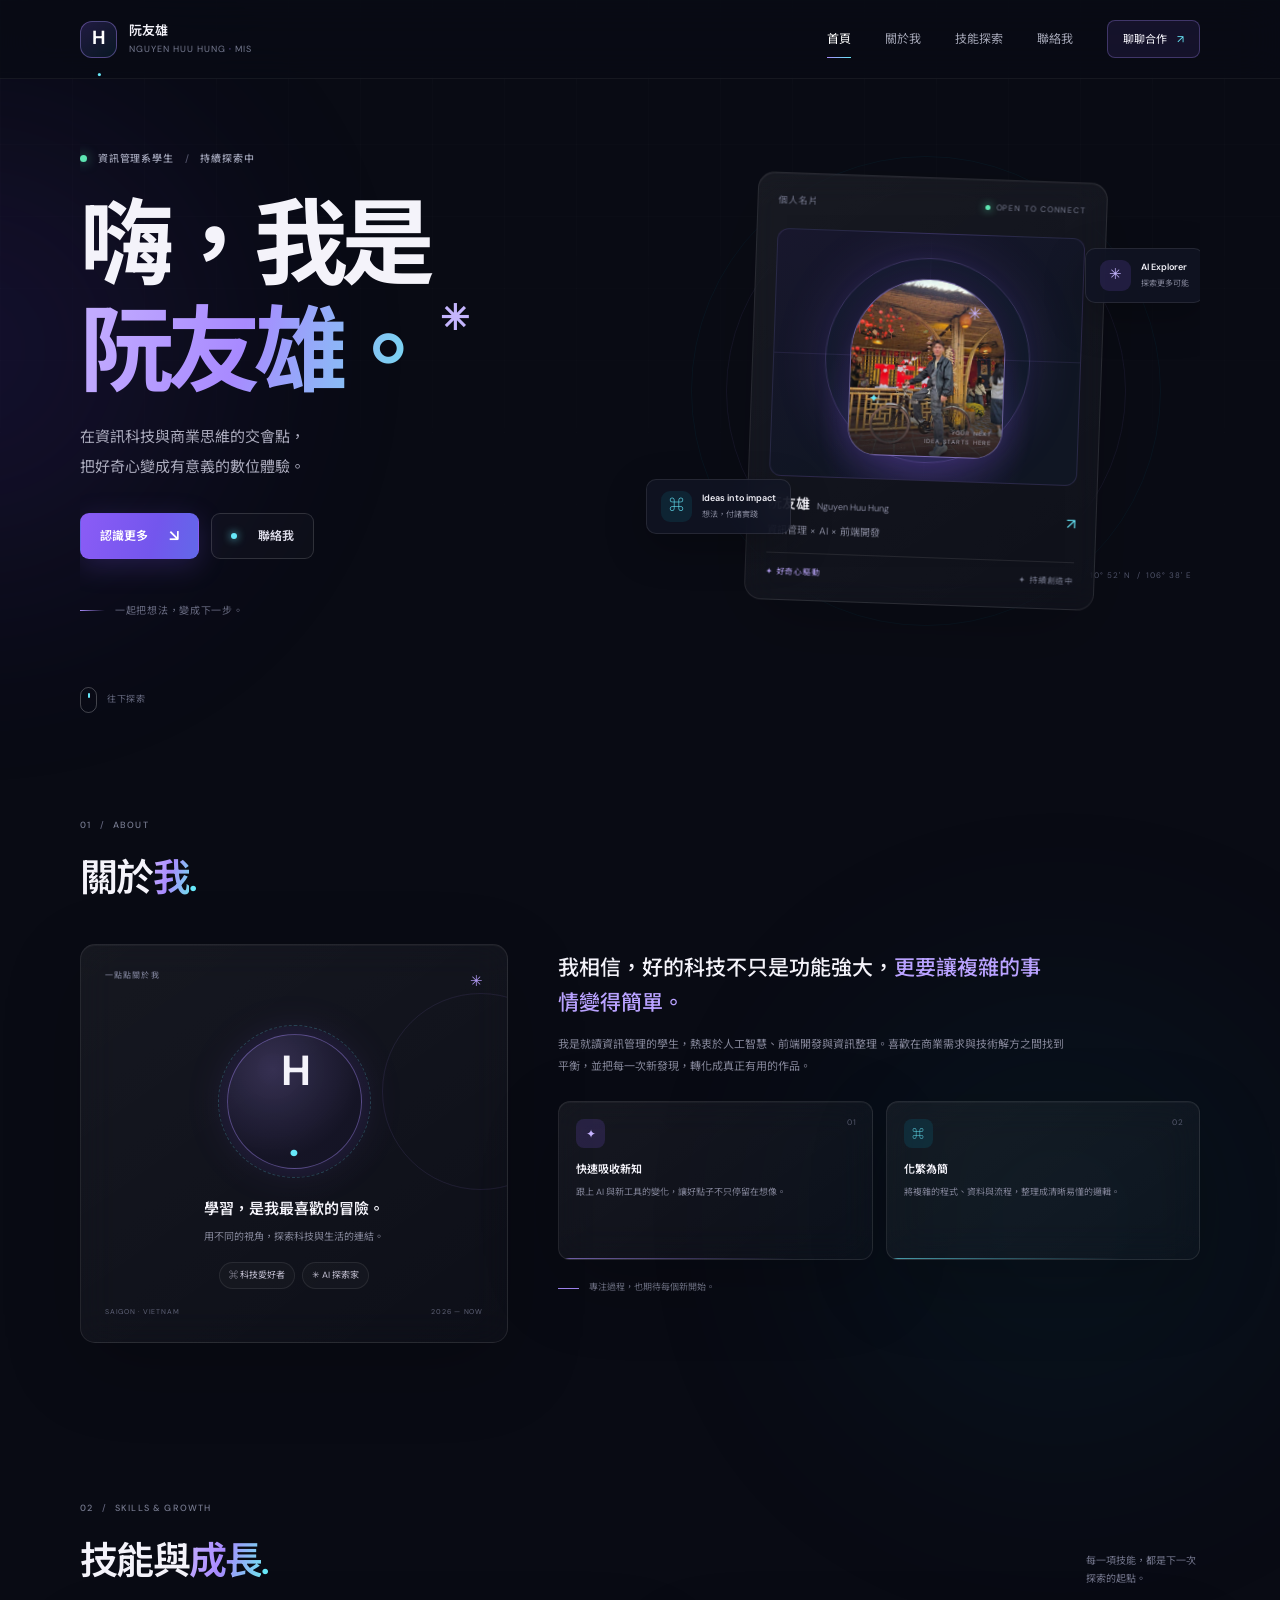
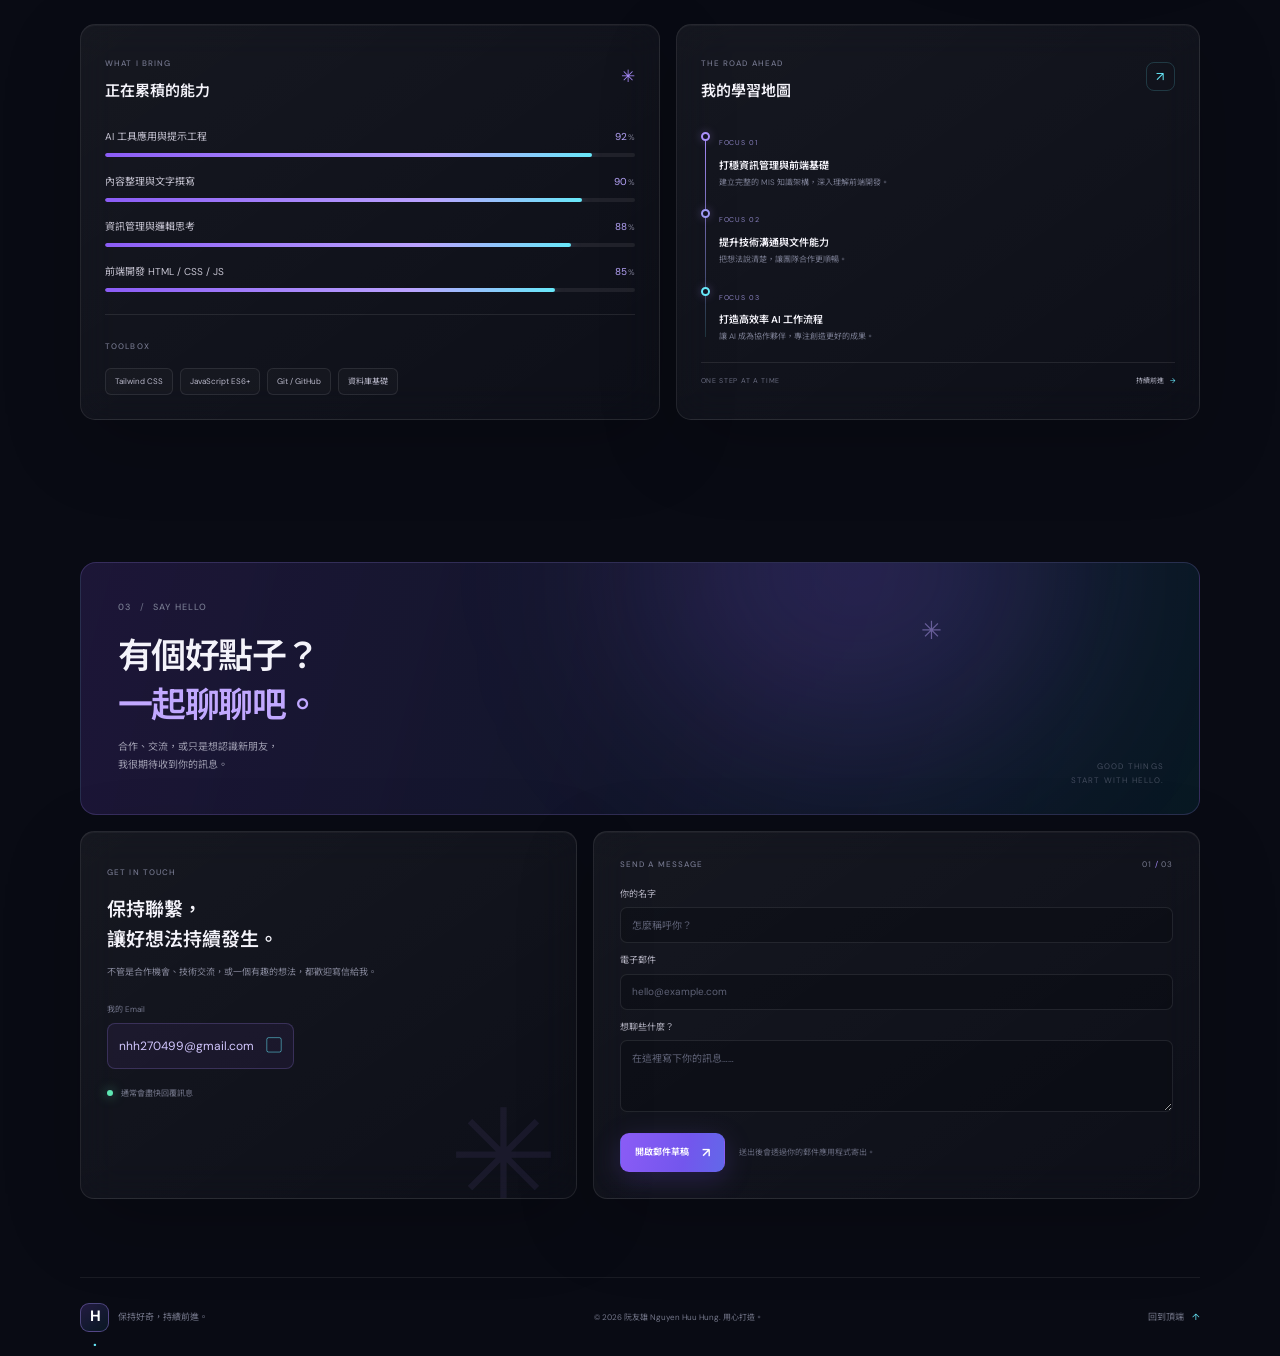
==== commit fc3b54e3: "feat: display personal avatar on portfolio Co-authored-by: Copilot <223556219+Copilot@users.noreply." ====
--- a/index.html
+++ b/index.html
@@ -67,10 +67,10 @@
             <div class="card-topline"><span>個人名片</span><span class="availability"><i></i> OPEN TO CONNECT</span></div>
             <div class="portrait-wrap">
               <div class="portrait-halo"></div>
-              <div class="portrait" role="img" aria-label="阮友雄個人頭像插畫">
+              <div class="portrait">
+                <img class="portrait-image" src="./img/image01.jpg" alt="阮友雄的個人照片" />
                 <span class="portrait-spark spark-one">✳</span>
                 <span class="portrait-spark spark-two">✦</span>
-                <span class="portrait-initials">H<span>.</span></span>
                 <span class="portrait-caption">YOUR NEXT<br />IDEA STARTS HERE</span>
               </div>
             </div>
--- a/styles.css
+++ b/styles.css
@@ -73,11 +73,9 @@
 .portrait-wrap::before, .portrait-wrap::after { position: absolute; width: 1px; height: 100%; background: linear-gradient(transparent, rgba(167,139,250,.1), transparent); content: ""; }
 .portrait-wrap::after { width: 100%; height: 1px; }
 .portrait-halo { position: absolute; bottom: 17px; width: 205px; height: 205px; border: 1px solid rgba(167,139,250,.25); border-radius: 50%; box-shadow: 0 0 52px rgba(139,92,246,.18), inset 0 0 35px rgba(6,182,212,.05); }
-.portrait { position: relative; display: grid; width: 155px; height: 178px; place-items: center; margin-top: 22px; overflow: hidden; border: 1px solid rgba(194,171,255,.48); border-radius: 80px 80px 29px 29px; background: linear-gradient(155deg, rgba(143,102,234,.33), rgba(14,22,40,.8) 69%); box-shadow: 0 0 35px rgba(139,92,246,.19); }
-.portrait::before { position: absolute; top: 29px; width: 57px; height: 68px; border: 1px solid rgba(205,194,255,.52); border-radius: 49% 49% 44% 44%; background: linear-gradient(150deg, rgba(205,194,255,.24), rgba(109,93,163,.22)); content: ""; }
-.portrait::after { position: absolute; bottom: -46px; width: 135px; height: 105px; border: 1px solid rgba(205,194,255,.4); border-radius: 55% 55% 0 0; background: linear-gradient(110deg, rgba(167,139,250,.32), rgba(6,182,212,.16)); content: ""; }
-.portrait-initials { position: relative; z-index: 1; margin-top: -41px; color: rgba(255,255,255,.82); font-size: 13px; font-weight: 600; }
-.portrait-initials span { color: var(--cyan); }
+.portrait { position: relative; width: 155px; height: 178px; margin-top: 22px; overflow: hidden; border: 1px solid rgba(194,171,255,.48); border-radius: 80px 80px 29px 29px; background: linear-gradient(155deg, rgba(143,102,234,.33), rgba(14,22,40,.8) 69%); box-shadow: 0 0 35px rgba(139,92,246,.19); }
+.portrait-image { display: block; width: 100%; height: 100%; object-fit: cover; object-position: center 38%; }
+.portrait::after { position: absolute; right: 0; bottom: 0; left: 0; height: 62px; background: linear-gradient(transparent, rgba(9,11,20,.78)); content: ""; pointer-events: none; }
 .portrait-spark { position: absolute; z-index: 2; color: #c5b4ff; }
 .spark-one { top: 18px; right: 24px; font-size: 17px; }
 .spark-two { bottom: 46px; left: 19px; color: var(--cyan); font-size: 12px; }
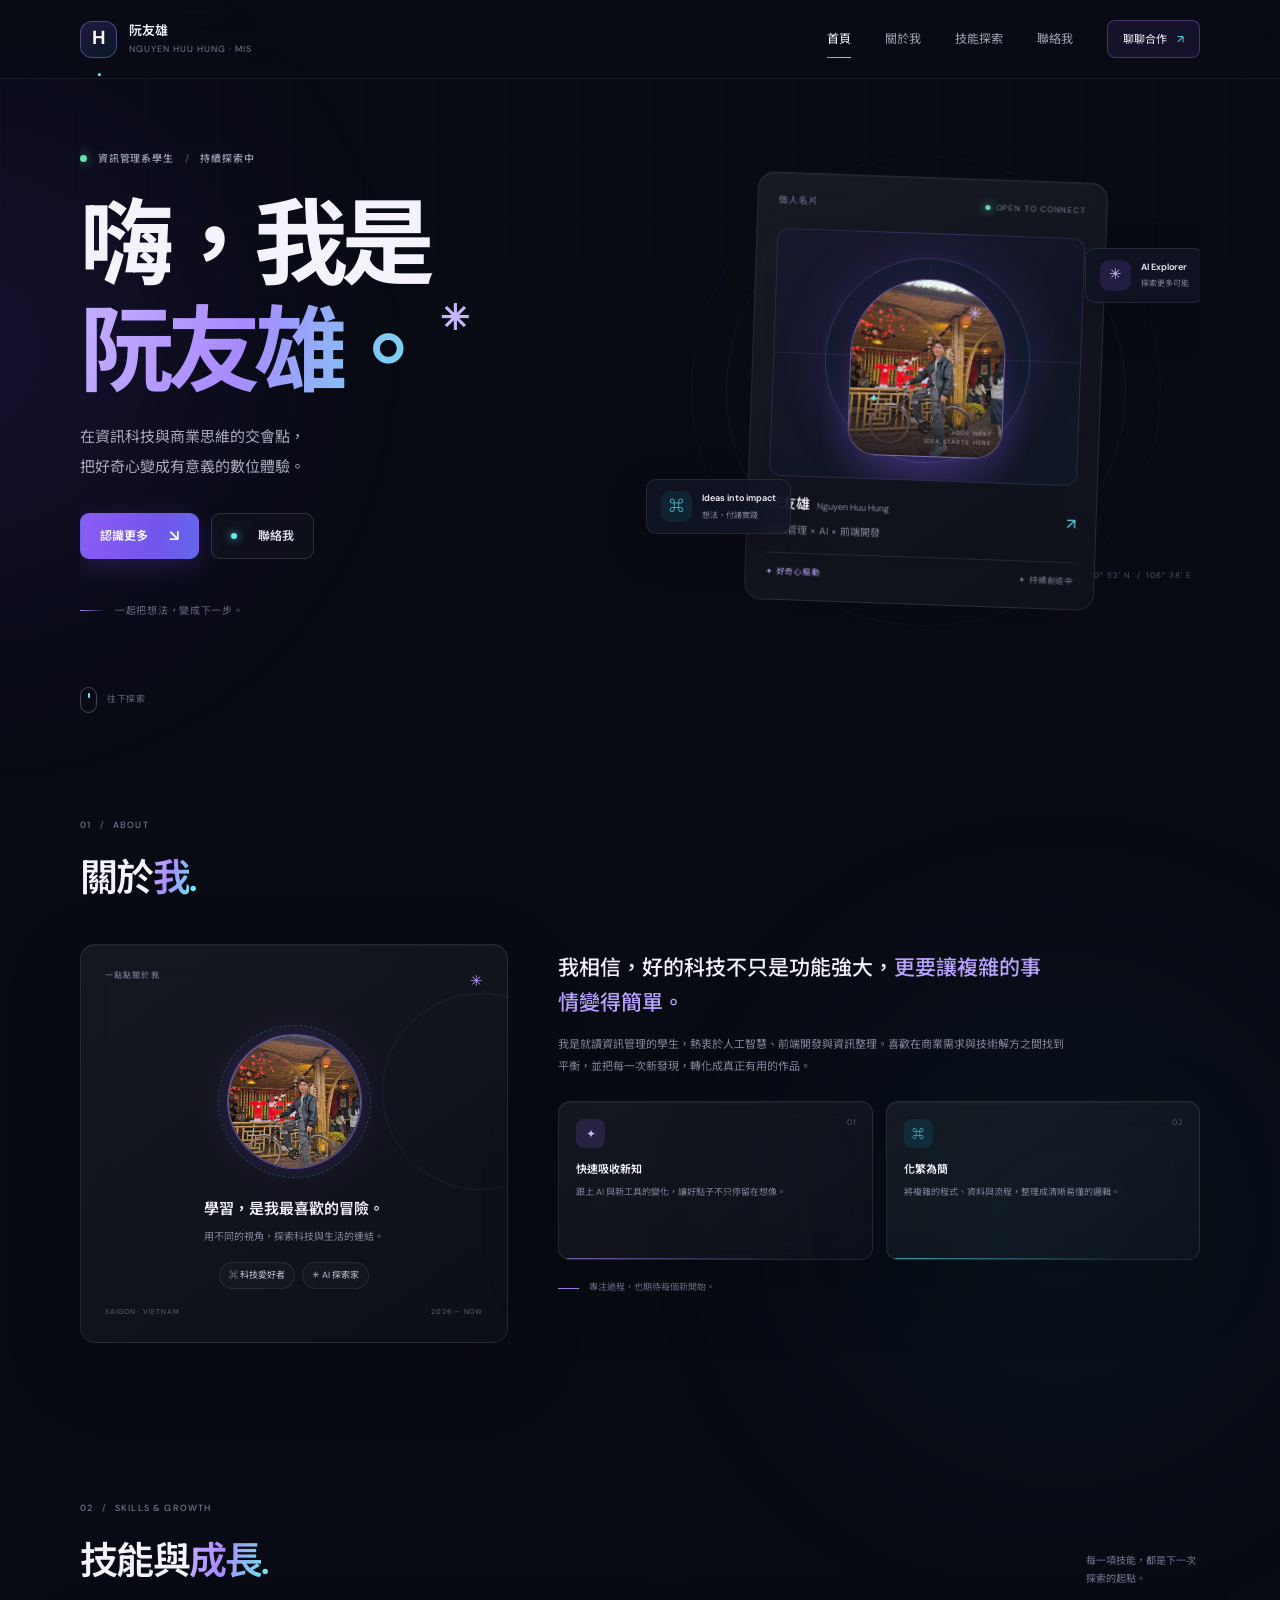
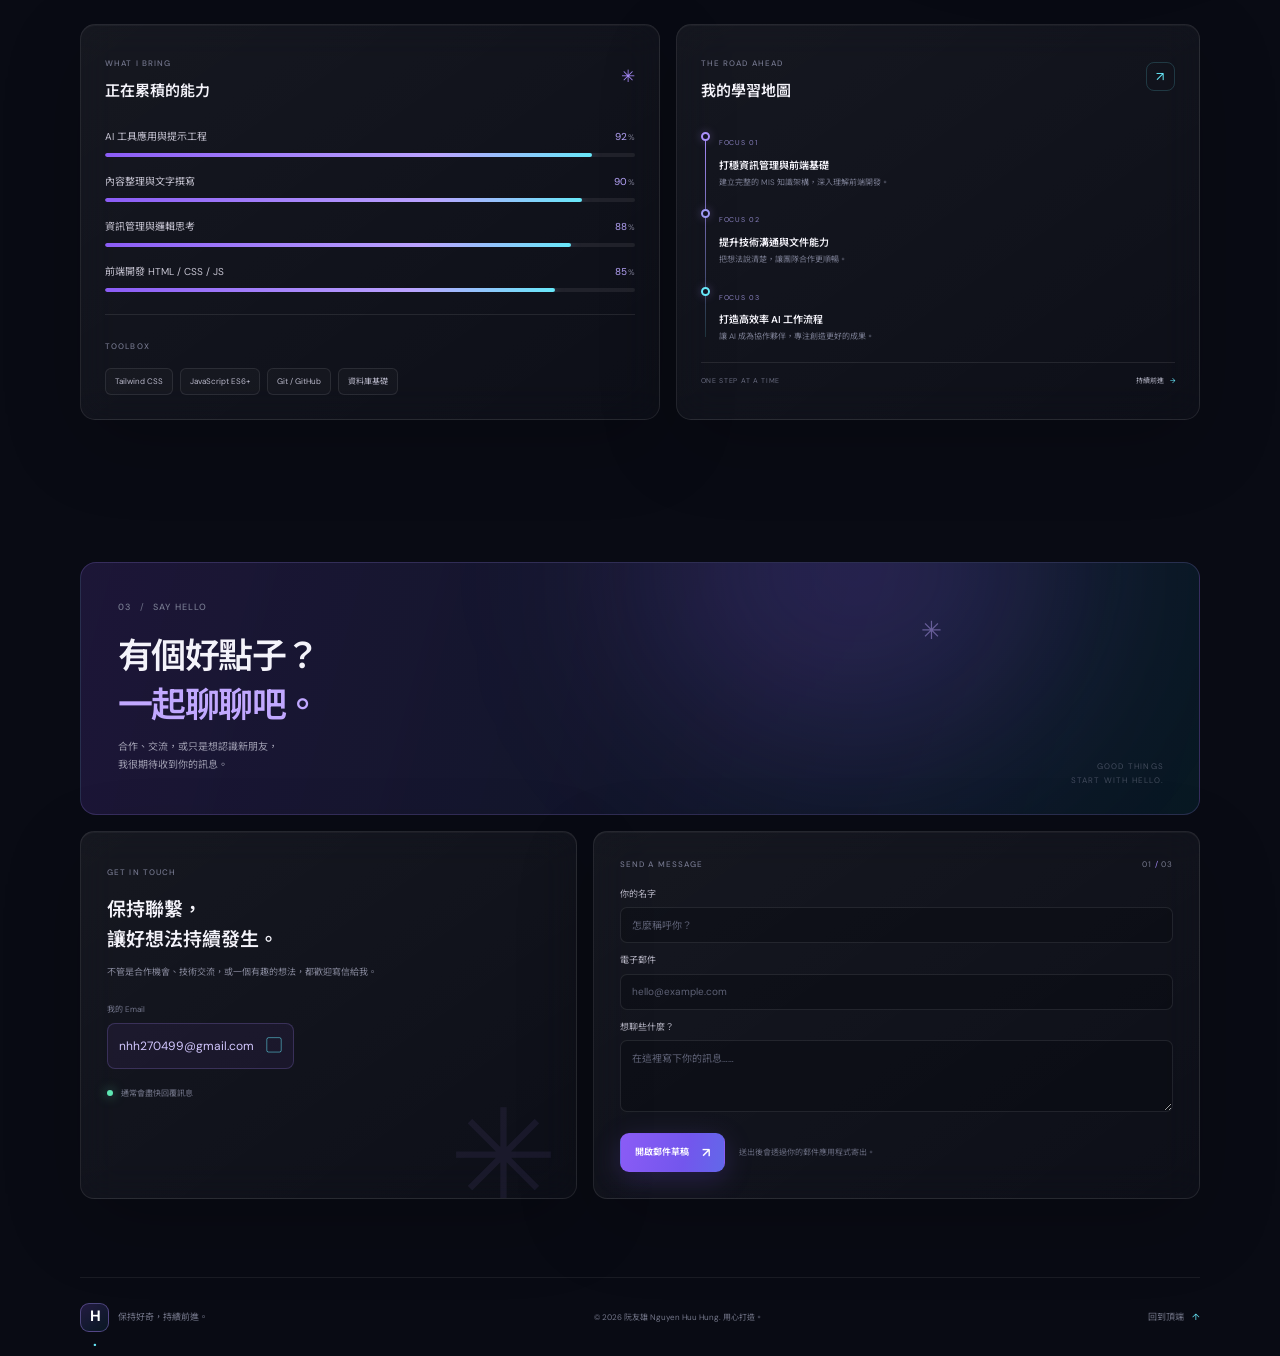
==== commit e4715e5e: "feat: add avatar to about profile Co-authored-by: Copilot <223556219+Copilot@users.noreply.github.co" ====
--- a/index.html
+++ b/index.html
@@ -95,7 +95,10 @@
         <div class="about-grid">
           <article class="profile-card glass-card">
             <div class="profile-card-top"><span class="mini-label">一點點關於我</span><span class="profile-star">✳</span></div>
-            <div class="profile-monogram">H<span>.</span><span class="monogram-ring"></span></div>
+            <div class="profile-monogram">
+              <img class="profile-image" src="./img/image01.jpg" alt="阮友雄的個人照片" />
+              <span class="monogram-ring" aria-hidden="true"></span>
+            </div>
             <h3>學習，是我最喜歡的冒險。</h3>
             <p>用不同的視角，探索科技與生活的連結。</p>
             <div class="profile-tags"><span>⌘ 科技愛好者</span><span>✳ AI 探索家</span></div>
--- a/styles.css
+++ b/styles.css
@@ -113,9 +113,9 @@
 .profile-card-top { display: flex; justify-content: space-between; }
 .mini-label { color: #74778d; font-size: 8px; letter-spacing: .14em; }
 .profile-star { color: #b39bf6; }
-.profile-monogram { position: relative; display: grid; width: 135px; height: 135px; flex: 0 0 135px; place-items: center; margin: 39px auto 28px; border: 1px solid rgba(167,139,250,.42); border-radius: 50%; background: radial-gradient(circle at 34% 26%, rgba(167,139,250,.24), rgba(26,22,51,.42) 67%); box-shadow: 0 0 0 8px rgba(139,92,246,.045), 0 0 45px rgba(139,92,246,.14); font-size: 42px; font-weight: 700; letter-spacing: -.08em; }
-.profile-monogram > span:first-child { margin-left: -4px; }
-.monogram-ring { position: absolute; inset: -10px; border: 1px dashed rgba(103,232,249,.22); border-radius: 50%; animation: slow-spin 24s linear infinite; }
+.profile-monogram { position: relative; width: 135px; height: 135px; flex: 0 0 135px; margin: 39px auto 28px; overflow: visible; border: 1px solid rgba(167,139,250,.42); border-radius: 50%; background: radial-gradient(circle at 34% 26%, rgba(167,139,250,.24), rgba(26,22,51,.42) 67%); box-shadow: 0 0 0 8px rgba(139,92,246,.045), 0 0 45px rgba(139,92,246,.14); }
+.profile-image { display: block; width: 100%; height: 100%; border: 1px solid rgba(194,171,255,.48); border-radius: 50%; object-fit: cover; object-position: center 38%; }
+.monogram-ring { position: absolute; inset: -10px; border: 1px dashed rgba(103,232,249,.22); border-radius: 50%; animation: slow-spin 24s linear infinite; pointer-events: none; }
 .profile-card h3 { margin: 0; font-size: 15px; font-weight: 600; text-align: center; }
 .profile-card > p { margin: 6px 0 17px; color: #85879a; font-size: 10px; text-align: center; }
 .profile-tags { display: flex; flex-wrap: wrap; justify-content: center; gap: 7px; }
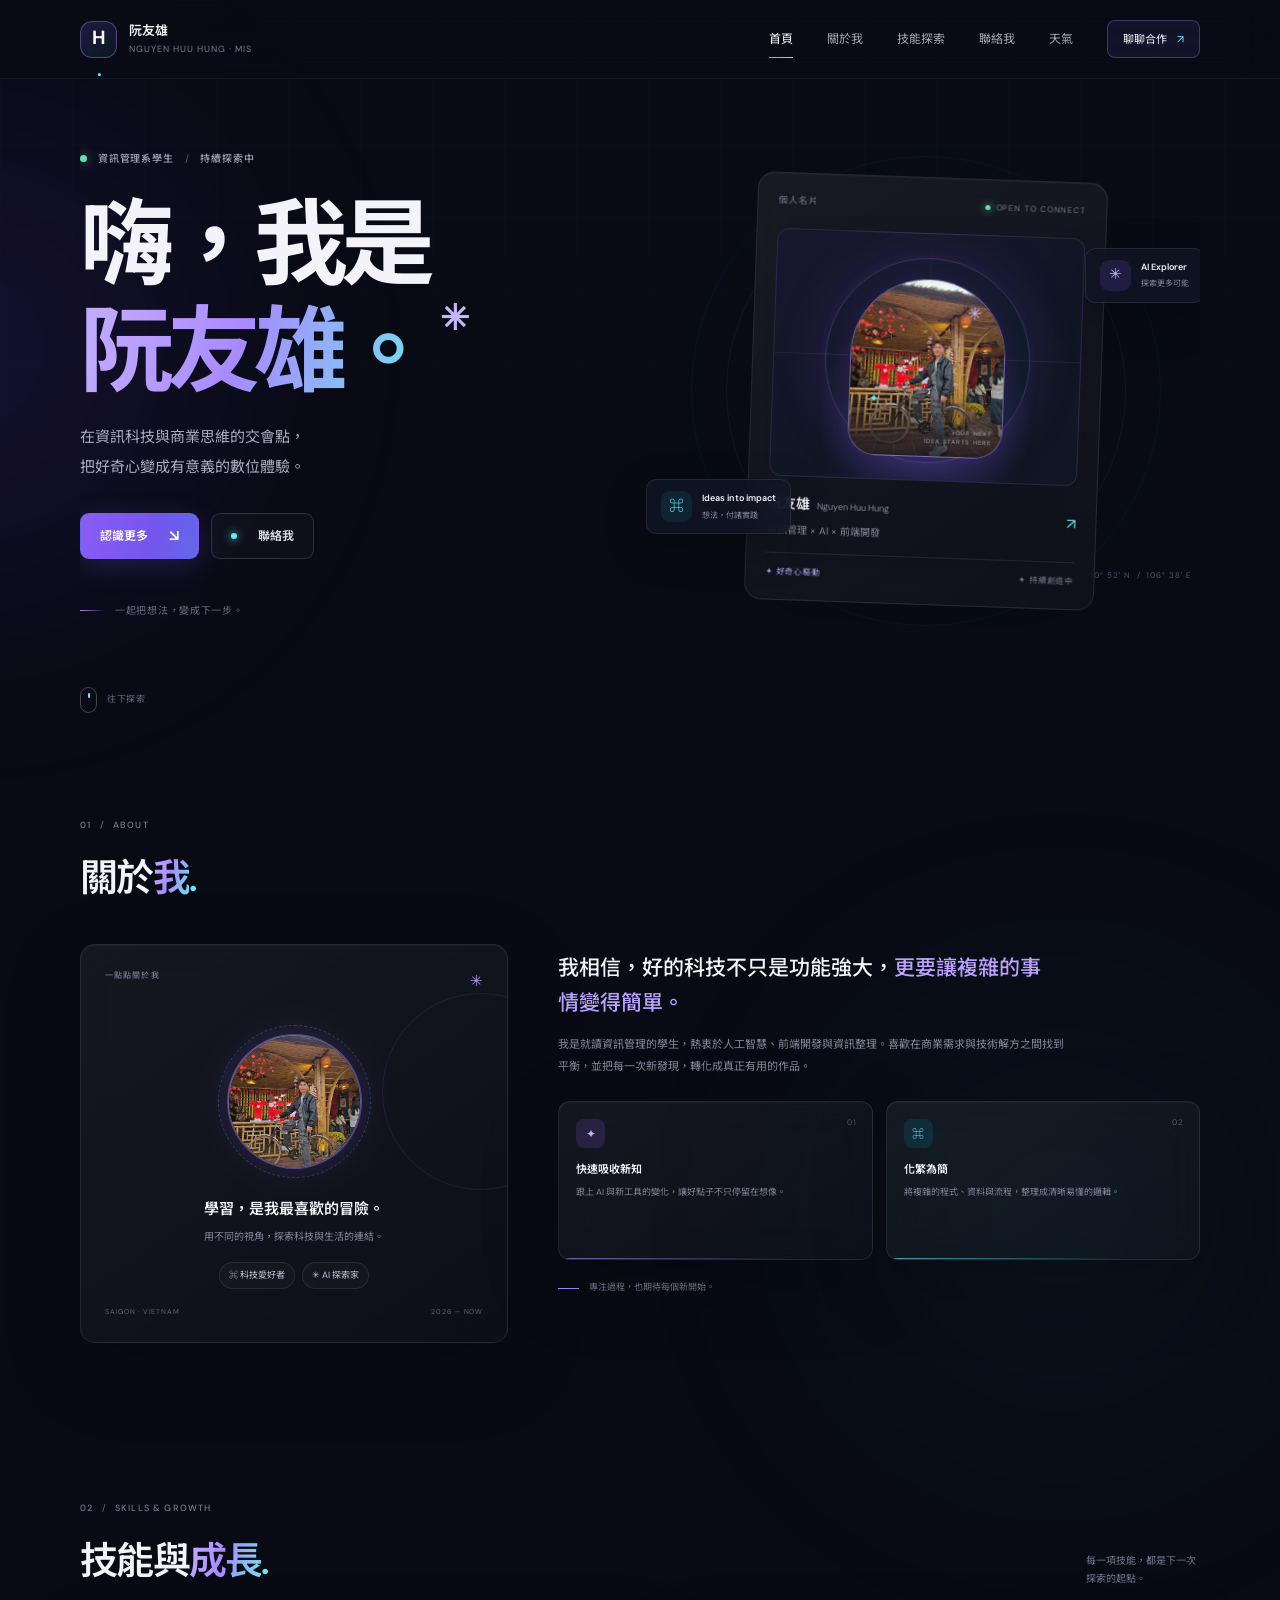
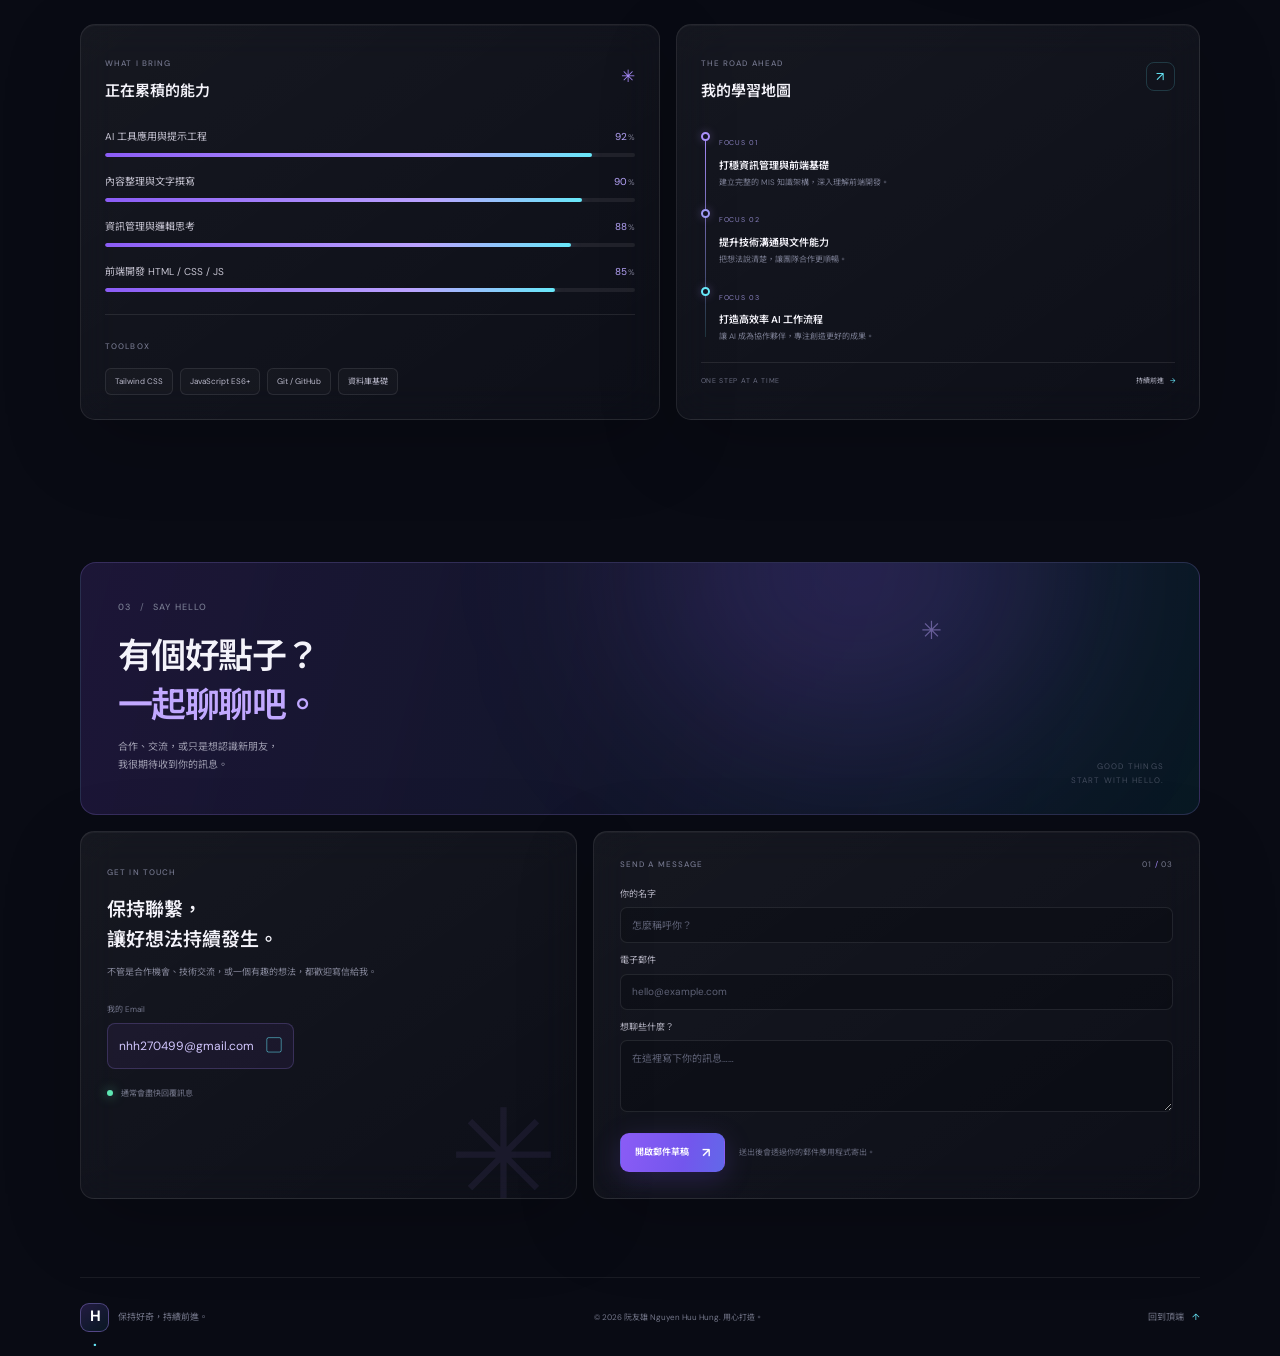
==== commit 4bc9d3c1: "Add Traditional Chinese weather app Co-authored-by: Copilot <223556219+Copilot@users.noreply.github." ====
--- a/index.html
+++ b/index.html
@@ -39,6 +39,7 @@
           <a class="nav-link" href="#about">關於我</a>
           <a class="nav-link" href="#skills">技能探索</a>
           <a class="nav-link" href="#contact">聯絡我</a>
+          <a class="nav-link" href="./weather.html">天氣</a>
           <a class="nav-cta" href="#contact">聊聊合作 <span aria-hidden="true">↗</span></a>
         </div>
       </nav>
